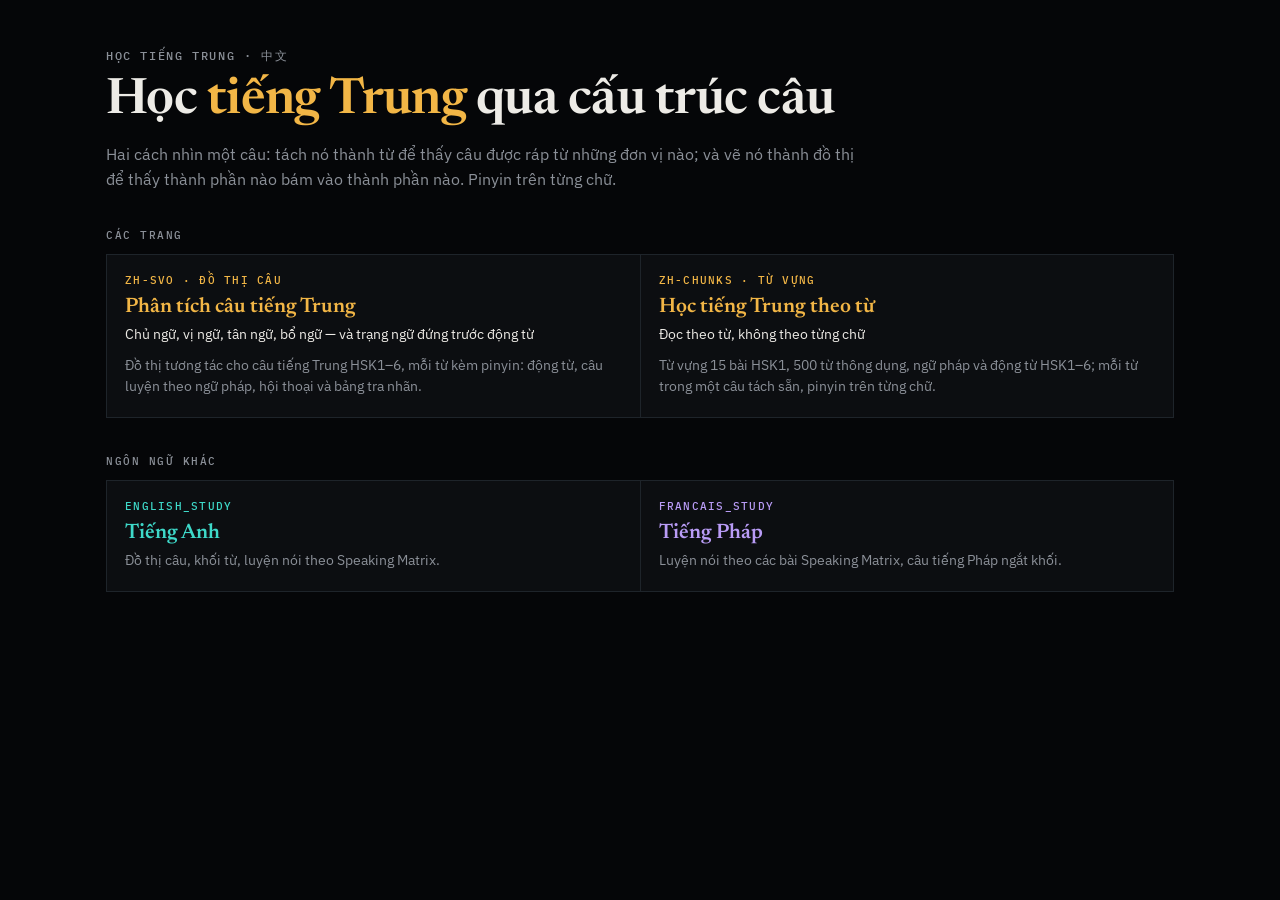
==== src/index.html @ b7ee0e70 "Tách từ hoc-ngon-ngu Co-Authored-By: Claude Opus 5.5 <noreply@anthropic.com>" ====
<!doctype html>
<html lang="vi">
<head>
<meta charset="utf-8">
<meta name="viewport" content="width=device-width, initial-scale=1">
<title>Học tiếng Trung</title>
<link rel="stylesheet" href="https://fonts.googleapis.com/css2?family=IBM+Plex+Mono:wght@400;500&family=IBM+Plex+Sans:wght@400;500;600&family=Newsreader:opsz,wght@6..72,400;6..72,600&display=swap">
<style>
  /* Tông noir như các trang bên dưới, không đổi theo sáng/tối của máy. */
  :root{
    --bg:#050608; --panel:#0C0E11; --panel2:#161B20; --ink:#EDEBE6; --muted:#8B9098; --line:#1E242A;
    --en:#3ED9C9; --zh:#F2B646; --fr:#B99CF6;
  }
  *{box-sizing:border-box}
  body{margin:0; background:var(--bg); color:var(--ink);
    font:15px/1.55 "IBM Plex Sans", system-ui, -apple-system, "Segoe UI", sans-serif; -webkit-font-smoothing:antialiased}
  .wrap{max-width:1100px; margin:0 auto; padding:48px 16px 64px}
  .eyebrow{margin:0 0 10px; color:var(--muted); font:500 11.5px "IBM Plex Mono", monospace; letter-spacing:.14em; text-transform:uppercase}
  h1{margin:0 0 14px; font:600 clamp(30px, 5vw, 50px)/1.08 "Newsreader", Georgia, serif; letter-spacing:-.015em}
  h1 em{font-style:normal; color:var(--k)}
  .lede{margin:0 0 36px; max-width:760px; color:var(--muted); font-size:16px}
  h2{margin:36px 0 12px; font:500 11px "IBM Plex Mono", monospace; letter-spacing:.14em; text-transform:uppercase; color:var(--muted)}
  .grid{display:grid; grid-template-columns:repeat(auto-fit, minmax(260px, 1fr)); gap:1px; background:var(--line); border:1px solid var(--line)}
  a.card{display:block; padding:18px 18px 20px; background:var(--panel); color:inherit; text-decoration:none; transition:background .12s}
  a.card:hover{background:var(--panel2)}
  a.card:focus-visible{outline:2px solid var(--k); outline-offset:-2px}
  .en{--k:var(--en)} .zh{--k:var(--zh)} .fr{--k:var(--fr)}
  .card .n{display:block; margin-bottom:8px; color:var(--k); font:500 10.5px "IBM Plex Mono", monospace; letter-spacing:.12em; text-transform:uppercase}
  .card h3{margin:0 0 4px; font:600 21px/1.2 "Newsreader", Georgia, serif; color:var(--k)}
  .card .tag{margin:0 0 10px; color:var(--ink); font-size:13.5px}
  .card p{margin:0; color:var(--muted); font-size:13.5px}
</style>
</head>
<body>
<div class="wrap zh">
  <p class="eyebrow">Học tiếng Trung · <span lang="zh">中文</span></p>
  <h1>Học <em>tiếng Trung</em> qua cấu trúc câu</h1>
  <p class="lede">Hai cách nhìn một câu: tách nó thành từ để thấy câu được ráp từ những đơn vị nào; và vẽ nó thành đồ thị để thấy thành phần nào bám vào thành phần nào. Pinyin trên từng chữ.</p>

  <h2>Các trang</h2>
  <div class="grid">
    <a class="card zh" href="zh-svo/index.html">
      <span class="n">zh-svo · đồ thị câu</span>
      <h3>Phân tích câu tiếng Trung</h3>
      <p class="tag">Chủ ngữ, vị ngữ, tân ngữ, bổ ngữ — và trạng ngữ đứng trước động từ</p>
      <p>Đồ thị tương tác cho câu tiếng Trung HSK1–6, mỗi từ kèm pinyin: động từ, câu luyện theo ngữ pháp, hội thoại và bảng tra nhãn.</p>
    </a>
    <a class="card zh" href="zh-chunks/index.html">
      <span class="n">zh-chunks · từ vựng</span>
      <h3>Học tiếng Trung theo từ</h3>
      <p class="tag">Đọc theo từ, không theo từng chữ</p>
      <p>Từ vựng 15 bài HSK1, 500 từ thông dụng, ngữ pháp và động từ HSK1–6; mỗi từ trong một câu tách sẵn, pinyin trên từng chữ.</p>
    </a>
  </div>

  <h2>Ngôn ngữ khác</h2>
  <div class="grid">
    <a class="card en" href="https://tmn281196.github.io/english_study/">
      <span class="n">english_study</span>
      <h3>Tiếng Anh</h3>
      <p>Đồ thị câu, khối từ, luyện nói theo Speaking Matrix.</p>
    </a>
    <a class="card fr" href="https://tmn281196.github.io/francais_study/">
      <span class="n">francais_study</span>
      <h3>Tiếng Pháp</h3>
      <p>Luyện nói theo các bài Speaking Matrix, câu tiếng Pháp ngắt khối.</p>
    </a>
  </div>

</div>
</body>
</html>
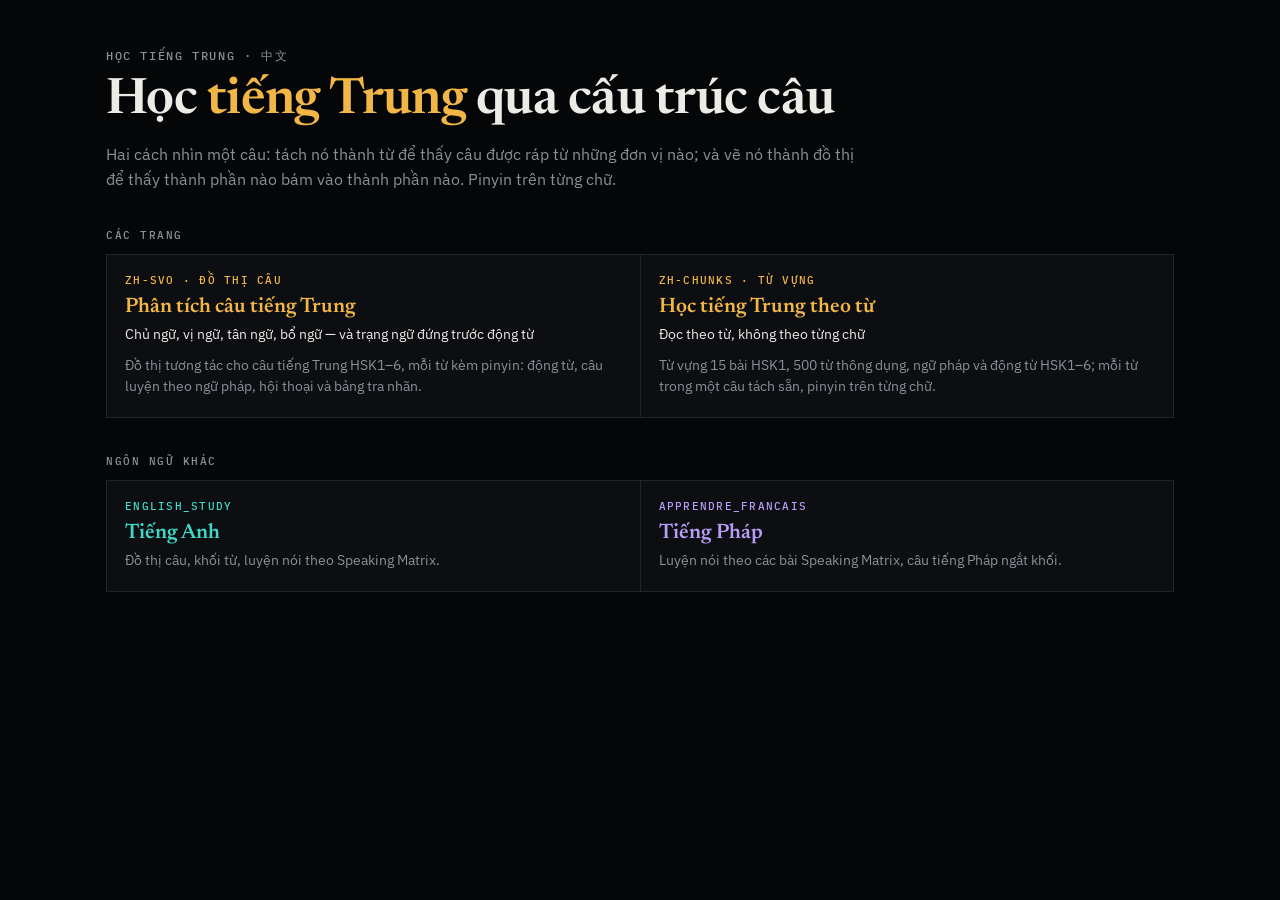
==== commit 3392b378: "Đổi link: hanyu → xuexi_hanyu, tiếng Pháp → apprendre_francais Co-Authored-By: Claude Opus 5.5 <nore" ====
--- a/src/index.html
+++ b/src/index.html
@@ -60,8 +60,8 @@
       <h3>Tiếng Anh</h3>
       <p>Đồ thị câu, khối từ, luyện nói theo Speaking Matrix.</p>
     </a>
-    <a class="card fr" href="https://tmn281196.github.io/francais_study/">
-      <span class="n">francais_study</span>
+    <a class="card fr" href="https://tmn281196.github.io/apprendre_francais/">
+      <span class="n">apprendre_francais</span>
       <h3>Tiếng Pháp</h3>
       <p>Luyện nói theo các bài Speaking Matrix, câu tiếng Pháp ngắt khối.</p>
     </a>
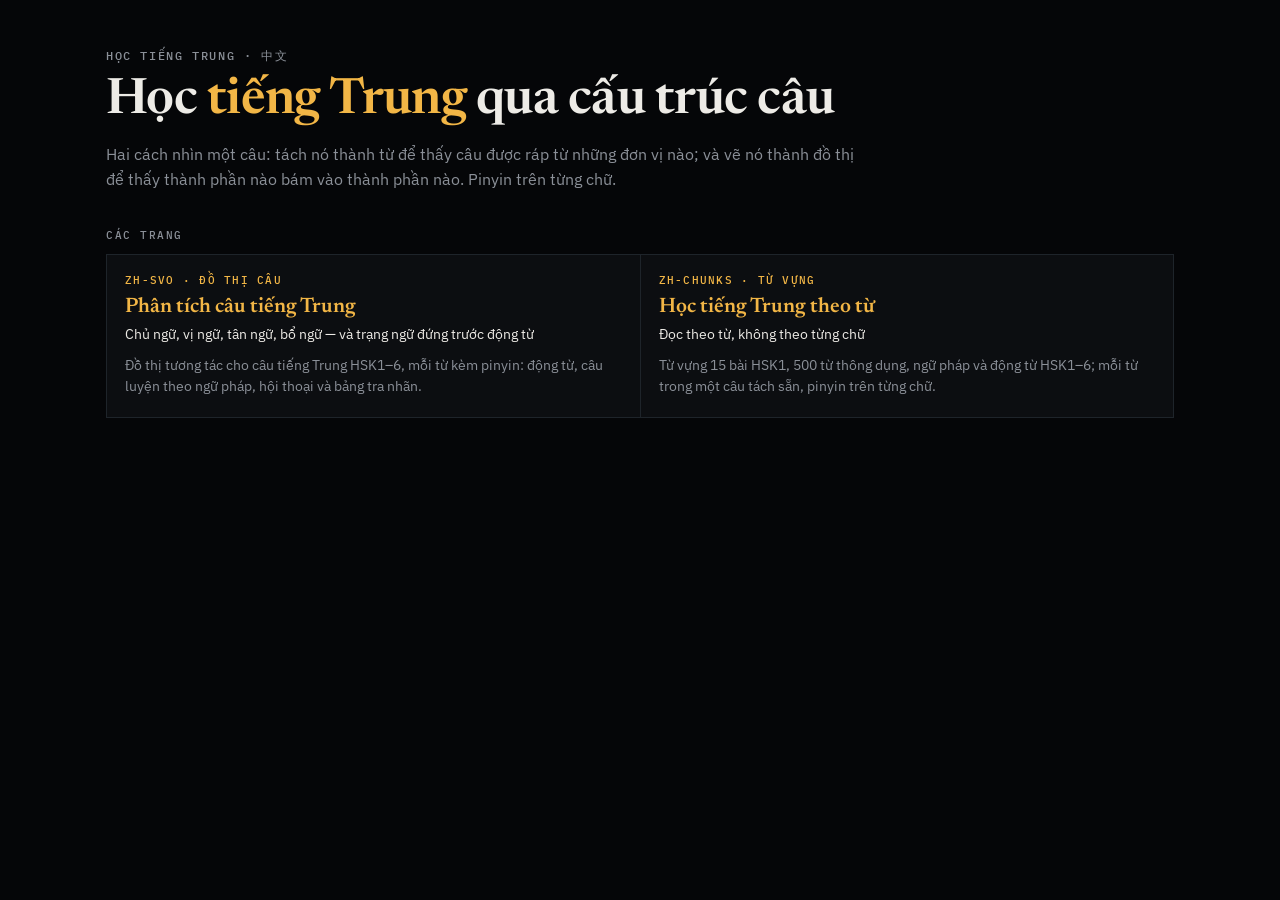
==== commit 6951d885: "Bỏ phần nhắc tới ngôn ngữ khác Co-Authored-By: Claude Opus 5.5 <noreply@anthropic.com>" ====
--- a/src/index.html
+++ b/src/index.html
@@ -9,7 +9,7 @@
   /* Tông noir như các trang bên dưới, không đổi theo sáng/tối của máy. */
   :root{
     --bg:#050608; --panel:#0C0E11; --panel2:#161B20; --ink:#EDEBE6; --muted:#8B9098; --line:#1E242A;
-    --en:#3ED9C9; --zh:#F2B646; --fr:#B99CF6;
+    --zh:#F2B646;
   }
   *{box-sizing:border-box}
   body{margin:0; background:var(--bg); color:var(--ink);
@@ -24,7 +24,7 @@
   a.card{display:block; padding:18px 18px 20px; background:var(--panel); color:inherit; text-decoration:none; transition:background .12s}
   a.card:hover{background:var(--panel2)}
   a.card:focus-visible{outline:2px solid var(--k); outline-offset:-2px}
-  .en{--k:var(--en)} .zh{--k:var(--zh)} .fr{--k:var(--fr)}
+  .zh{--k:var(--zh)}
   .card .n{display:block; margin-bottom:8px; color:var(--k); font:500 10.5px "IBM Plex Mono", monospace; letter-spacing:.12em; text-transform:uppercase}
   .card h3{margin:0 0 4px; font:600 21px/1.2 "Newsreader", Georgia, serif; color:var(--k)}
   .card .tag{margin:0 0 10px; color:var(--ink); font-size:13.5px}
@@ -53,20 +53,6 @@
     </a>
   </div>
 
-  <h2>Ngôn ngữ khác</h2>
-  <div class="grid">
-    <a class="card en" href="https://tmn281196.github.io/english_study/">
-      <span class="n">english_study</span>
-      <h3>Tiếng Anh</h3>
-      <p>Đồ thị câu, khối từ, luyện nói theo Speaking Matrix.</p>
-    </a>
-    <a class="card fr" href="https://tmn281196.github.io/apprendre_francais/">
-      <span class="n">apprendre_francais</span>
-      <h3>Tiếng Pháp</h3>
-      <p>Luyện nói theo các bài Speaking Matrix, câu tiếng Pháp ngắt khối.</p>
-    </a>
-  </div>
-
 </div>
 </body>
 </html>
